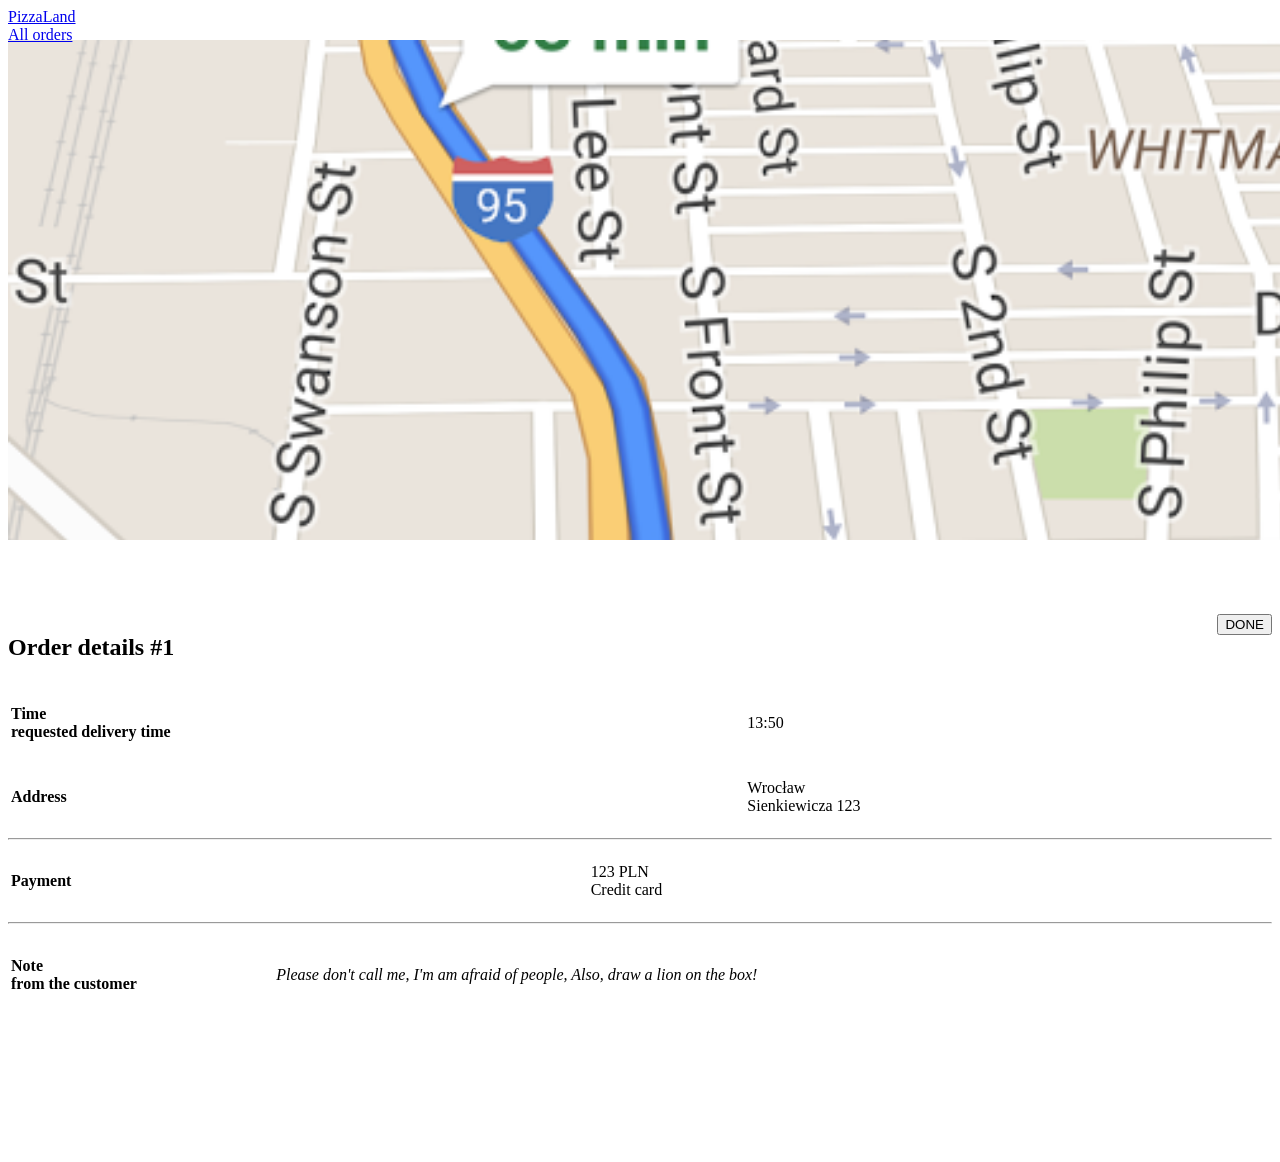
==== driver/main-view.html @ a78a7eca "progres in driver mockup" ====
<!DOCTYPE html>
<html>
<head>
  <!-- Standard Meta -->
  <meta charset="utf-8" />
  <meta http-equiv="X-UA-Compatible" content="IE=edge,chrome=1" />
  <meta name="viewport" content="width=device-width, initial-scale=1.0, maximum-scale=1.0">

  <!-- Site Properties -->
  <title>Responsive Elements - Semantic</title>
  <link rel="stylesheet" type="text/css" href="../semantic/dist/semantic.css">
  <link rel="stylesheet" type="text/css" href="styles.css">

  <!-- <script src="assets/library/jquery.min.js"></script> -->
  <script
  src="https://code.jquery.com/jquery-3.1.1.min.js"
  integrity="sha256-hVVnYaiADRTO2PzUGmuLJr8BLUSjGIZsDYGmIJLv2b8="
  crossorigin="anonymous"></script>
  <script src="semantic/dist/semantic.js"></script>

</head>
<body>

  <div class="ui fixed inverted menu">
    <div class="ui container">
      <a href="#" class="header item">
        PizzaLand
      </a>
          <div class="right menu">
          <a class="item all-orders" href="orders-list.html">All orders</a> 
          </div>
        </div>
      </div>
    </div>
  </div>
  
<div class="map" >
  
</div>

<div class="swipe-up">
  <div class="ui container">
    <h2 class="ui aligned header header-left">Order details #1</h2>
    <button class="ui inverted green button" id="done-button">DONE</button>
    <table class="ui very basic collapsing celled table unstackable table-details">
        <tbody>
          <tr>
            <td>
              <h4 class="ui header">
                <div class="content">
                  Time
                  <div class="sub header">requested delivery time
                </div>
              </div>
            </h4></td>
            <td>
              13:50
            </td>
          </tr>
          <tr>
            <td>
              <h4 class="ui header">
                <div class="content">
                  Address
              </div>
            </h4></td>
            <td>
              Wrocław <br> Sienkiewicza 123
            </td>
          </tr>
          
        </tbody>
      </table>
  <hr>
  <table class="ui very basic collapsing celled table unstackable table-details">
      <tbody>
        <tr>
          <td>
            <h4 class="ui header">
              <div class="content">
                Payment
              </div>
            </div>
          </h4></td>
          <td>
            123 PLN <br>
            Credit card
          </td>
        </tr>
      </tbody>
    </table>
  <hr>
  <table class="ui very basic collapsing celled table unstackable table-details">
      <tbody>
        <tr>
          <td>
            <h4 class="ui header">
              <div class="content">
                Note
                <div class="sub header">from the customer
              </div>
            </div>
          </h4></td>
          <td>
            <i>Please don't call me, I'm am afraid of people, Also, draw a lion on the box!</i>
          </td>
        </tr>
      </tbody>
    </table>
  </div>
</div>


<!-- Content JS HERE !-->
<style>
  .last.container {
    margin-bottom: 300px !important;
  }
  h1.ui.center.header {
    margin-top: 3em;
  }
  h2.ui.center.header {
    margin: 4em 0em 2em;
  }
  h3.ui.center.header {
    margin-top: 2em;
    padding: 2em 0em;
  }
</style>

<script type="text/javascript">
$(document).ready(function() {

  var
    $headers     = $('body > h3'),
    $header      = $headers.first(),
    ignoreScroll = false,
    timer
  ;

  // Preserve example in viewport when resizing browser
  $(window)
    .on('resize', function() {
      // ignore callbacks from scroll change
      clearTimeout(timer);
      $headers.visibility('disable callbacks');

      // preserve position
      $(document).scrollTop( $header.offset().top );

      // allow callbacks in 500ms
      timer = setTimeout(function() {
        $headers.visibility('enable callbacks');
      }, 500);
    })
  ;
  $headers
    .visibility({
      // fire once each time passed
      once: false,

      // don't refresh position on resize
      checkOnRefresh: true,

      // lock to this element on resize
      onTopPassed: function() {
        $header = $(this);
      },
      onTopPassedReverse: function() {
        $header = $(this);
      }
    })
  ;
});
</script>

</body>
</html>
---- driver/styles.css ----
/*body {
  background-color: #FFFFFF;
}
.ui.menu .item img.logo {
  margin-right: 1.5em;
}
.main.container {
  margin-top: 7em;
}
.wireframe {
  margin-top: 2em;
}
.ui.footer.segment {
  margin: 5em 0em 0em;
  padding: 5em 0em;
}*/

body{
  overflow-x: hidden;
}

.map{
  width: 100%;
  min-height: 500px;
  background-image: url("assets/map.png");
  background-size:     cover;    
  background-repeat:   no-repeat;
  background-position: center center;    
  /*margin: 40px 0 0 0 !important;*/
  position: fixed;
  z-index: -1;
  top: 40px;
}

.swipe-up{
  padding-top: 20px;
  background-color: white;
  z-index: 1000;
  margin-top: 550px;
  margin-left: 0 !important;
  margin-right: 0 !important;
  width:100% !important;
  min-height: 540px;
}

.table-details{
  width: 100% !important;
}

.ui.celled.table.table-details tr td{
  border-left: none;
}

.header-left{
  float: left;
}
#done-button{
  float: right;
}
.all-orders{
  /*margin-left: 300px;*/
  /*float: right;*/
}
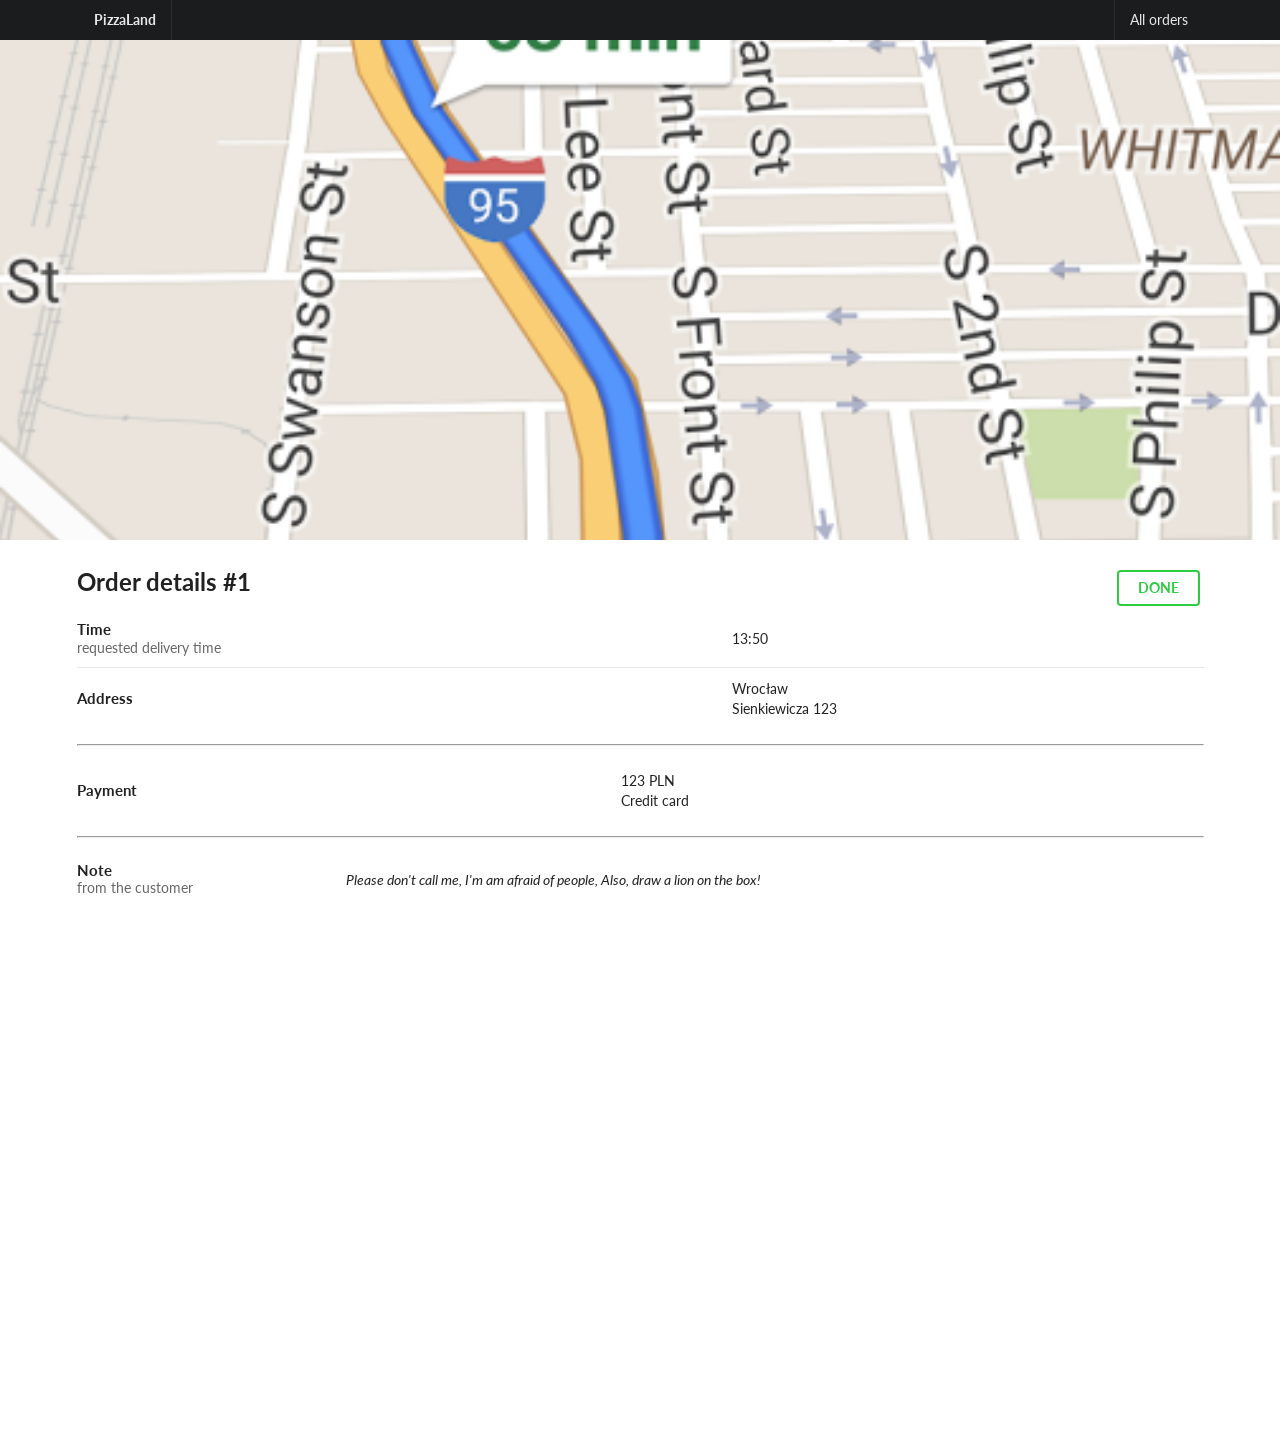
==== commit 1607e971: "final changes" ====
--- a/driver/main-view.html
+++ b/driver/main-view.html
@@ -11,12 +11,13 @@
   <link rel="stylesheet" type="text/css" href="../semantic/dist/semantic.css">
   <link rel="stylesheet" type="text/css" href="styles.css">
 
-  <!-- <script src="assets/library/jquery.min.js"></script> -->
+  <script src="assets/js/jquery.min.js"></script>
+  <script src="script.js"></script>
   <script
   src="https://code.jquery.com/jquery-3.1.1.min.js"
   integrity="sha256-hVVnYaiADRTO2PzUGmuLJr8BLUSjGIZsDYGmIJLv2b8="
   crossorigin="anonymous"></script>
-  <script src="semantic/dist/semantic.js"></script>
+  <script src="../semantic/dist/semantic.js"></script>
 
 </head>
 <body>
@@ -40,7 +41,7 @@
 
 <div class="swipe-up">
   <div class="ui container">
-    <h2 class="ui aligned header header-left">Order details #1</h2>
+    <h2 class="ui aligned header header-left">Order details #<span id="order-id-span">1</span></h2>
     <button class="ui inverted green button" id="done-button">DONE</button>
     <table class="ui very basic collapsing celled table unstackable table-details">
         <tbody>
@@ -109,70 +110,5 @@
     </table>
   </div>
 </div>
-
-
-<!-- Content JS HERE !-->
-<style>
-  .last.container {
-    margin-bottom: 300px !important;
-  }
-  h1.ui.center.header {
-    margin-top: 3em;
-  }
-  h2.ui.center.header {
-    margin: 4em 0em 2em;
-  }
-  h3.ui.center.header {
-    margin-top: 2em;
-    padding: 2em 0em;
-  }
-</style>
-
-<script type="text/javascript">
-$(document).ready(function() {
-
-  var
-    $headers     = $('body > h3'),
-    $header      = $headers.first(),
-    ignoreScroll = false,
-    timer
-  ;
-
-  // Preserve example in viewport when resizing browser
-  $(window)
-    .on('resize', function() {
-      // ignore callbacks from scroll change
-      clearTimeout(timer);
-      $headers.visibility('disable callbacks');
-
-      // preserve position
-      $(document).scrollTop( $header.offset().top );
-
-      // allow callbacks in 500ms
-      timer = setTimeout(function() {
-        $headers.visibility('enable callbacks');
-      }, 500);
-    })
-  ;
-  $headers
-    .visibility({
-      // fire once each time passed
-      once: false,
-
-      // don't refresh position on resize
-      checkOnRefresh: true,
-
-      // lock to this element on resize
-      onTopPassed: function() {
-        $header = $(this);
-      },
-      onTopPassedReverse: function() {
-        $header = $(this);
-      }
-    })
-  ;
-});
-</script>
-
 </body>
 </html>
--- a/driver/styles.css
+++ b/driver/styles.css
@@ -57,7 +57,6 @@
 #done-button{
   float: right;
 }
-.all-orders{
-  /*margin-left: 300px;*/
-  /*float: right;*/
+.main-content{
+  margin-top: 50px;
 }
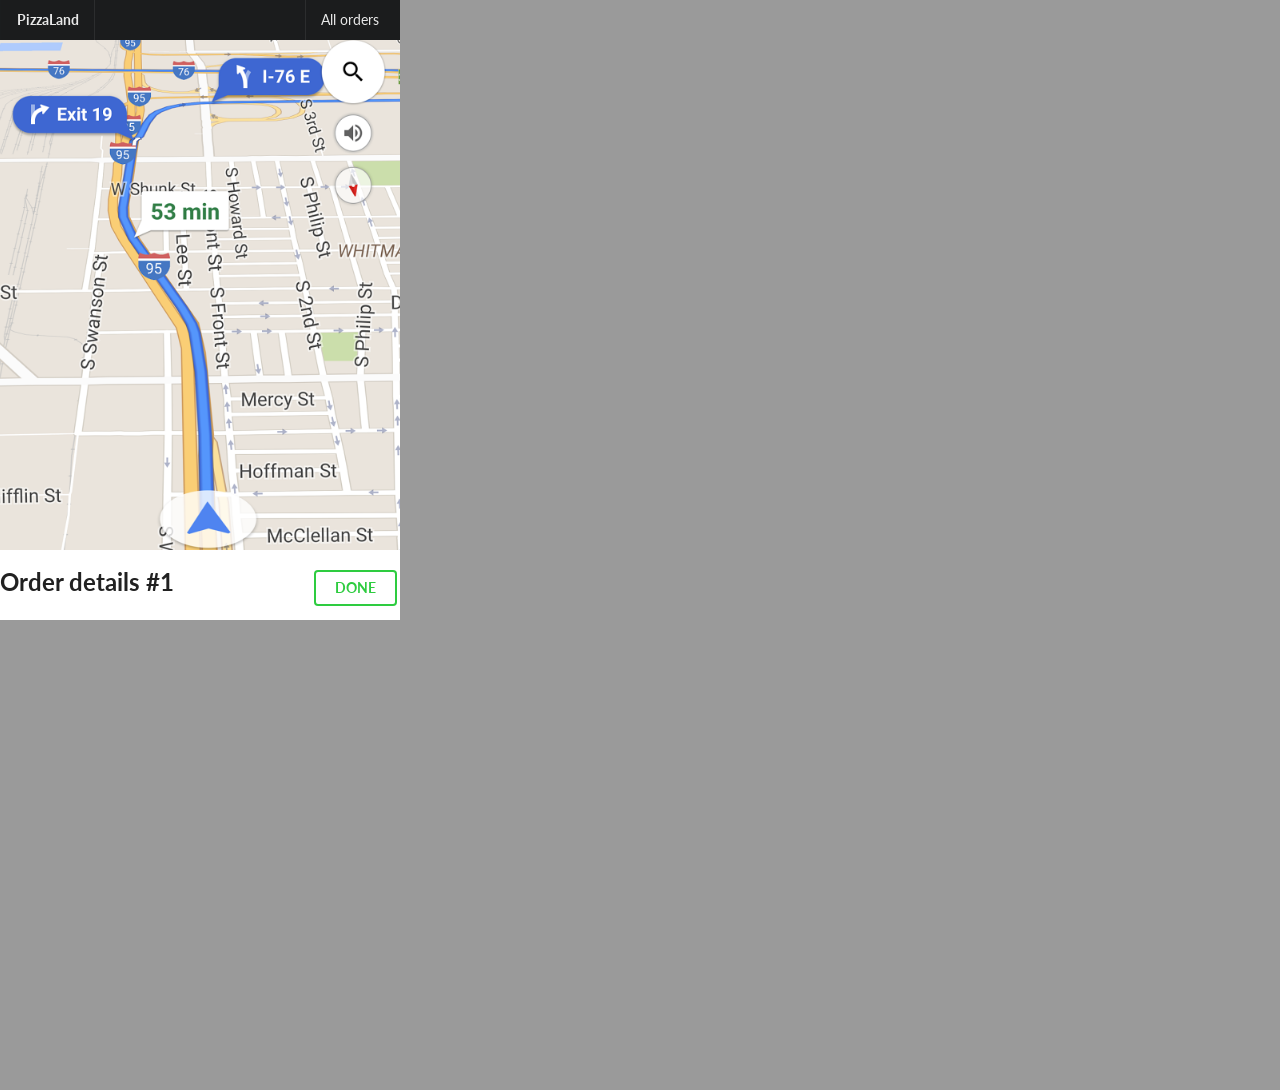
==== commit d9c2f9d2: "working without dev mode;" ====
--- a/driver/main-view.html
+++ b/driver/main-view.html
@@ -13,27 +13,31 @@
 
   <script src="assets/js/jquery.min.js"></script>
   <script src="script.js"></script>
-  <script
-  src="https://code.jquery.com/jquery-3.1.1.min.js"
-  integrity="sha256-hVVnYaiADRTO2PzUGmuLJr8BLUSjGIZsDYGmIJLv2b8="
-  crossorigin="anonymous"></script>
+  <!--<script-->
+  <!--src="https://code.jquery.com/jquery-3.1.1.min.js"-->
+  <!--integrity="sha256-hVVnYaiADRTO2PzUGmuLJr8BLUSjGIZsDYGmIJLv2b8="-->
+  <!--crossorigin="anonymous"></script>-->
   <script src="../semantic/dist/semantic.js"></script>
-
+  <style>
+    body{
+      background-color: #9a9a9a;
+    }
+  </style>
 </head>
 <body>
-
+<div class="whole-app-container">
   <div class="ui fixed inverted menu">
     <div class="ui container">
       <a href="#" class="header item">
         PizzaLand
       </a>
           <div class="right menu">
-          <a class="item all-orders" href="orders-list.html">All orders</a> 
+          <a class="item all-orders" href="orders-list.html">All orders</a>
           </div>
         </div>
       </div>
-    </div>
-  </div>
+    <!--</div>-->
+  <!--</div>-->
   
 <div class="map" >
   
--- a/driver/styles.css
+++ b/driver/styles.css
@@ -15,13 +15,22 @@
   padding: 5em 0em;
 }*/
 
+html{
+  height: 620px;
+  overflow: scroll;
+  /*z-index: -100;*/
+  /*background-color: #9a9a9a;*/
+}
+
 body{
+  /*background-color: #9a9a9a;*/
   overflow-x: hidden;
 }
 
 .map{
   width: 100%;
-  min-height: 500px;
+  width: 400px;
+  min-height: 510px;
   background-image: url("assets/map.png");
   background-size:     cover;    
   background-repeat:   no-repeat;
@@ -59,4 +68,17 @@
 }
 .main-content{
   margin-top: 50px;
+}
+
+/*.ui,*/
+.menu,
+.container{
+  width: 400px !important;
+}
+body{
+  height: 620px;
+  width: 400px !important;
+}
+.item.all-orders{
+  margin-left: 210px;
 }
